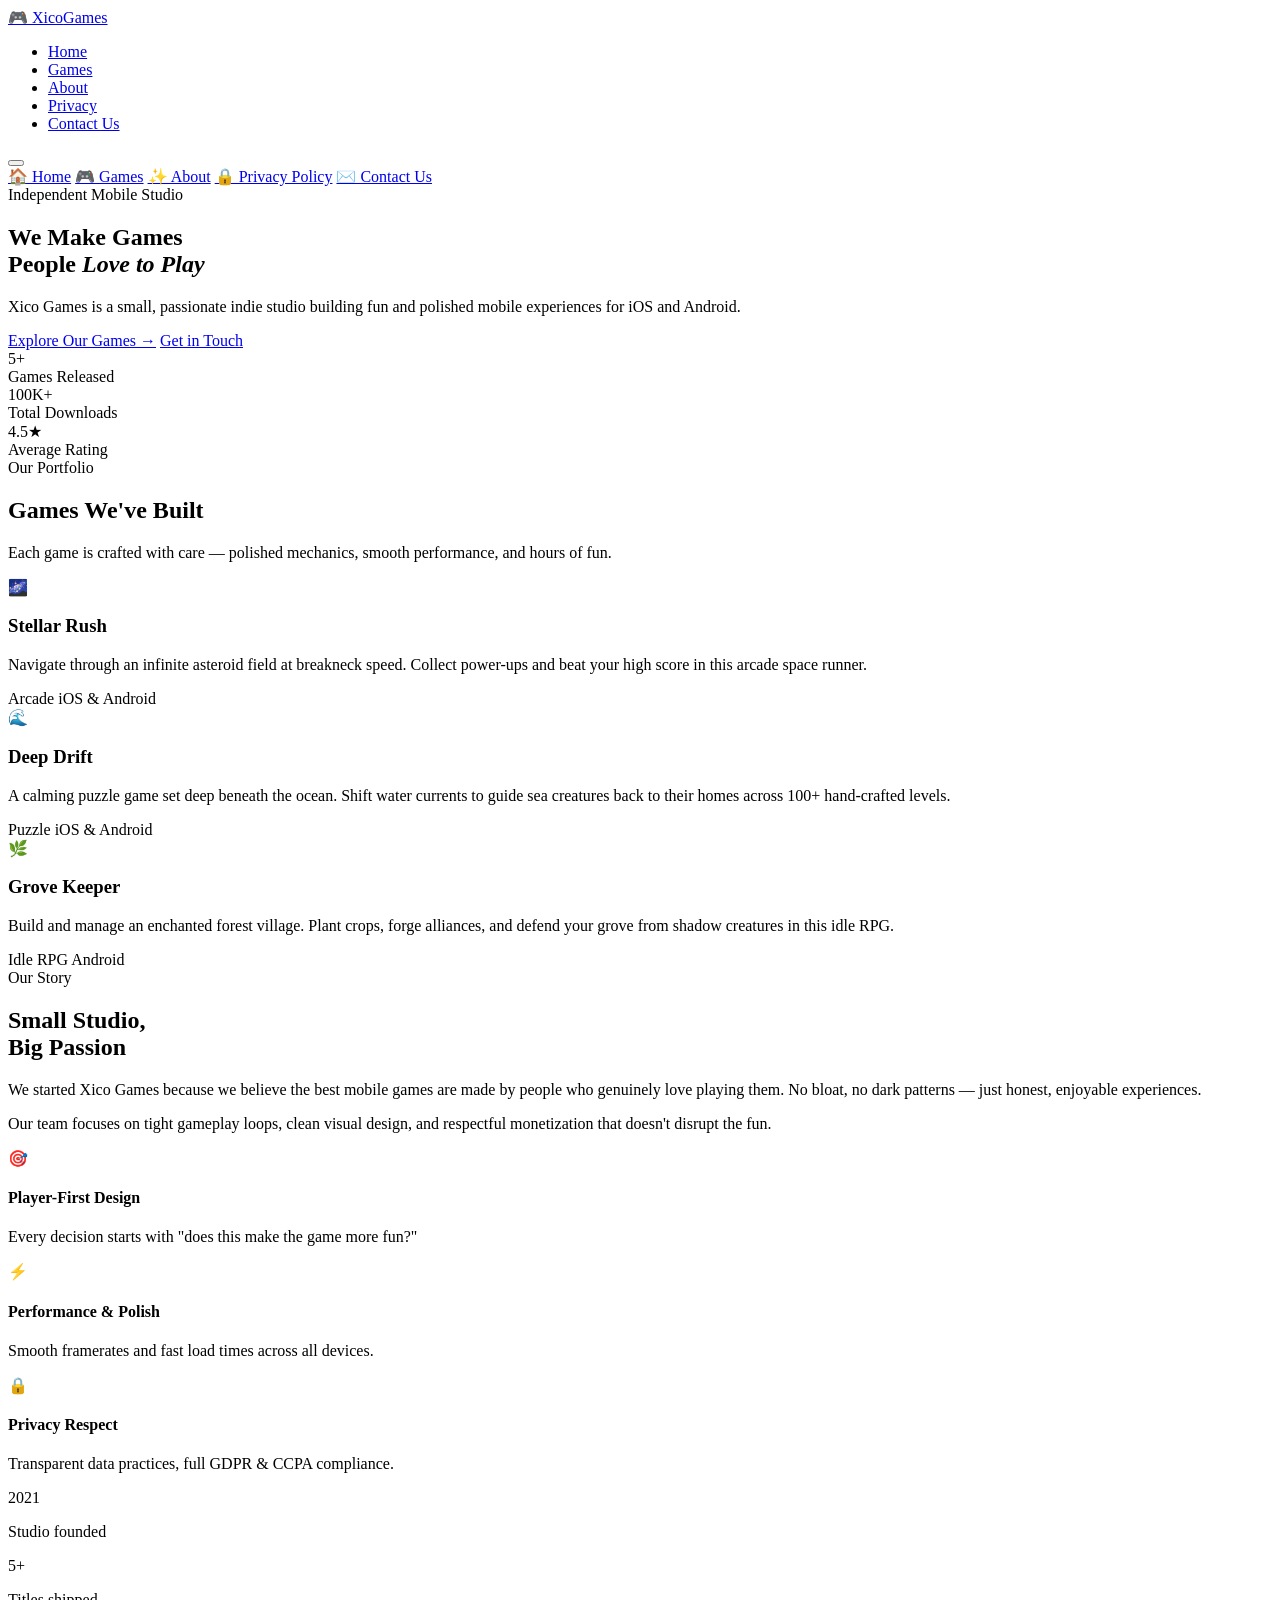
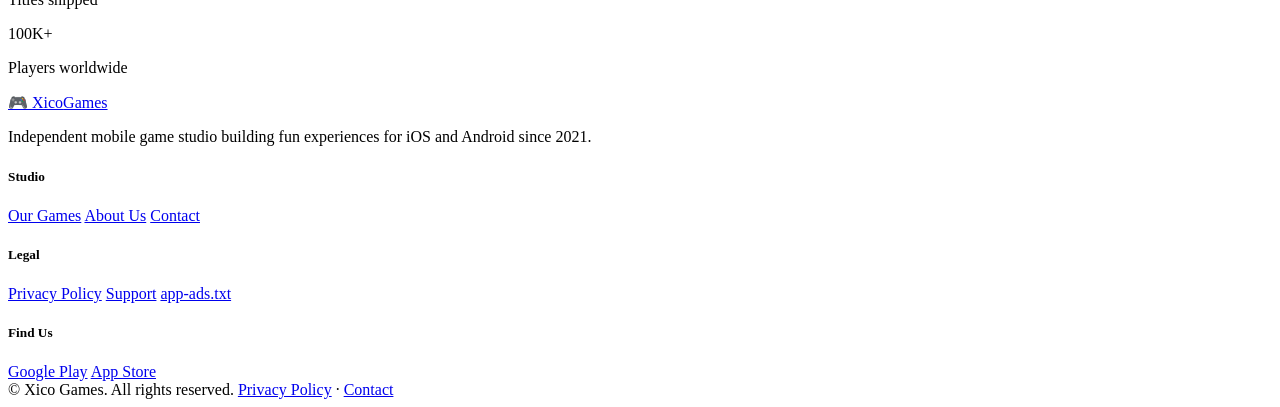
==== index.html @ 3bbca514 "Add files via upload" ====
<!DOCTYPE html>
<html lang="en">
<head>
  <meta charset="UTF-8" />
  <meta name="viewport" content="width=device-width, initial-scale=1.0" />
  <meta http-equiv="X-UA-Compatible" content="IE=edge" />

  <!-- SEO -->
  <title>Xico Games — Mobile Game Studio</title>
  <meta name="description" content="Xico Games is an independent mobile game studio crafting fun, engaging games for iOS and Android. Explore our games and studio story." />
  <meta name="keywords" content="mobile games, indie game studio, iOS games, Android games, Xico Games" />
  <meta name="author" content="Xico Games" />
  <link rel="canonical" href="https://xicogames.github.io/" />

  <!-- Open Graph -->
  <meta property="og:type" content="website" />
  <meta property="og:title" content="Xico Games — Mobile Game Studio" />
  <meta property="og:description" content="Independent mobile game studio crafting fun, engaging games for iOS and Android." />
  <meta property="og:url" content="https://xicogames.github.io/" />
  <meta property="og:site_name" content="Xico Games" />

  <!-- Twitter Card -->
  <meta name="twitter:card" content="summary_large_image" />
  <meta name="twitter:title" content="Xico Games — Mobile Game Studio" />
  <meta name="twitter:description" content="Independent mobile game studio crafting fun, engaging games for iOS and Android." />

  <!-- Favicon (inline SVG data URI) -->
  <link rel="icon" type="image/svg+xml" href="data:image/svg+xml,<svg xmlns='http://www.w3.org/2000/svg' viewBox='0 0 32 32'><rect width='32' height='32' rx='8' fill='%237C3AED'/><text x='50%25' y='54%25' dominant-baseline='middle' text-anchor='middle' font-size='18' fill='white'>🎮</text></svg>" />

  <link rel="stylesheet" href="css/style.css" />

  <!-- Structured data -->
  <script type="application/ld+json">
  {
    "@context": "https://schema.org",
    "@type": "Organization",
    "name": "Xico Games",
    "url": "https://xicogames.github.io/",
    "description": "Independent mobile game studio for iOS and Android",
    "contactPoint": {
      "@type": "ContactPoint",
      "email": "contact@xicogames.com",
      "contactType": "customer support"
    }
  }
  </script>
</head>
<body>

  <!-- ══ Navigation ══ -->
  <nav class="site-nav" role="navigation" aria-label="Main navigation">
    <div class="container nav-inner">
      <a href="index.html" class="nav-logo" aria-label="Xico Games home">
        <span class="nav-logo-icon" aria-hidden="true">🎮</span>
        Xico<span>Games</span>
      </a>

      <ul class="nav-links" role="list">
        <li><a href="index.html" class="active">Home</a></li>
        <li><a href="index.html#games">Games</a></li>
        <li><a href="index.html#about">About</a></li>
        <li><a href="privacy-policy.html">Privacy</a></li>
        <li><a href="contact.html" class="nav-cta">Contact Us</a></li>
      </ul>

      <button class="hamburger" aria-label="Toggle menu" aria-expanded="false" aria-controls="nav-drawer">
        <span></span><span></span><span></span>
      </button>
    </div>
  </nav>

  <!-- Mobile drawer -->
  <div class="nav-drawer" id="nav-drawer" role="navigation" aria-label="Mobile navigation">
    <a href="index.html" class="active">🏠 Home</a>
    <a href="index.html#games">🎮 Games</a>
    <a href="index.html#about">✨ About</a>
    <a href="privacy-policy.html">🔒 Privacy Policy</a>
    <a href="contact.html">✉️ Contact Us</a>
  </div>

  <main>

    <!-- ══ Hero ══ -->
    <section class="hero" aria-labelledby="hero-title">
      <div class="hero-grid" aria-hidden="true"></div>
      <div class="hero-orb" aria-hidden="true"></div>
      <div class="container">
        <div class="hero-content">
          <div class="badge">Independent Mobile Studio</div>
          <h1 class="hero-title" id="hero-title">
            We Make Games<br>
            People <em>Love to Play</em>
          </h1>
          <p class="hero-sub">
            Xico Games is a small, passionate indie studio building fun and polished mobile experiences for iOS and Android.
          </p>
          <div class="hero-actions">
            <a href="#games" class="btn btn-primary">Explore Our Games →</a>
            <a href="contact.html" class="btn btn-outline">Get in Touch</a>
          </div>
        </div>
      </div>
    </section>

    <!-- ══ Stats ══ -->
    <section class="stats" aria-label="Studio highlights">
      <div class="container">
        <div class="stats-grid">
          <div>
            <div class="stat-number" data-target="5" data-suffix="+" aria-label="5 or more games released">5+</div>
            <div class="stat-label">Games Released</div>
          </div>
          <div>
            <div class="stat-number" data-target="100" data-suffix="K+" aria-label="Over 100 thousand downloads">100K+</div>
            <div class="stat-label">Total Downloads</div>
          </div>
          <div>
            <div class="stat-number" data-target="4.5" data-suffix="★" data-decimal="true" aria-label="4.5 star average rating">4.5★</div>
            <div class="stat-label">Average Rating</div>
          </div>
        </div>
      </div>
    </section>

    <!-- ══ Games ══ -->
    <section class="section" id="games" aria-labelledby="games-title">
      <div class="container">
        <div class="section-header">
          <div class="badge">Our Portfolio</div>
          <h2 class="section-title" id="games-title">Games We've Built</h2>
          <p class="section-sub">Each game is crafted with care — polished mechanics, smooth performance, and hours of fun.</p>
        </div>

        <div class="games-grid">

          <!-- Game 1 -->
          <article class="game-card">
            <div class="game-thumb" aria-hidden="true">🌌</div>
            <div class="game-body">
              <h3 class="game-title">Stellar Rush</h3>
              <p class="game-desc">Navigate through an infinite asteroid field at breakneck speed. Collect power-ups and beat your high score in this arcade space runner.</p>
              <div class="game-tags">
                <span class="tag">Arcade</span>
                <span class="tag cyan">iOS & Android</span>
              </div>
            </div>
          </article>

          <!-- Game 2 -->
          <article class="game-card">
            <div class="game-thumb" aria-hidden="true">🌊</div>
            <div class="game-body">
              <h3 class="game-title">Deep Drift</h3>
              <p class="game-desc">A calming puzzle game set deep beneath the ocean. Shift water currents to guide sea creatures back to their homes across 100+ hand-crafted levels.</p>
              <div class="game-tags">
                <span class="tag">Puzzle</span>
                <span class="tag cyan">iOS & Android</span>
              </div>
            </div>
          </article>

          <!-- Game 3 -->
          <article class="game-card">
            <div class="game-thumb" aria-hidden="true">🌿</div>
            <div class="game-body">
              <h3 class="game-title">Grove Keeper</h3>
              <p class="game-desc">Build and manage an enchanted forest village. Plant crops, forge alliances, and defend your grove from shadow creatures in this idle RPG.</p>
              <div class="game-tags">
                <span class="tag">Idle RPG</span>
                <span class="tag cyan">Android</span>
              </div>
            </div>
          </article>

        </div>
      </div>
    </section>

    <!-- ══ About ══ -->
    <section class="section" id="about" aria-labelledby="about-title">
      <div class="container">
        <div class="about-grid">
          <div class="about-text">
            <div class="badge">Our Story</div>
            <h2 class="section-title" id="about-title">Small Studio,<br>Big Passion</h2>
            <p>We started Xico Games because we believe the best mobile games are made by people who genuinely love playing them. No bloat, no dark patterns — just honest, enjoyable experiences.</p>
            <p>Our team focuses on tight gameplay loops, clean visual design, and respectful monetization that doesn't disrupt the fun.</p>

            <div class="values-list">
              <div class="value-item">
                <div class="value-icon" aria-hidden="true">🎯</div>
                <div class="value-text">
                  <h4>Player-First Design</h4>
                  <p>Every decision starts with "does this make the game more fun?"</p>
                </div>
              </div>
              <div class="value-item">
                <div class="value-icon" aria-hidden="true">⚡</div>
                <div class="value-text">
                  <h4>Performance &amp; Polish</h4>
                  <p>Smooth framerates and fast load times across all devices.</p>
                </div>
              </div>
              <div class="value-item">
                <div class="value-icon" aria-hidden="true">🔒</div>
                <div class="value-text">
                  <h4>Privacy Respect</h4>
                  <p>Transparent data practices, full GDPR &amp; CCPA compliance.</p>
                </div>
              </div>
            </div>
          </div>

          <div class="about-visual" aria-hidden="true">
            <div class="about-card">
              <div class="big-num">2021</div>
              <p>Studio founded</p>
            </div>
            <div class="about-card">
              <div class="big-num">5+</div>
              <p>Titles shipped</p>
            </div>
            <div class="about-card">
              <div class="big-num">100K+</div>
              <p>Players worldwide</p>
            </div>
          </div>
        </div>
      </div>
    </section>

  </main>

  <!-- ══ Footer ══ -->
  <footer class="site-footer">
    <div class="container">
      <div class="footer-inner">
        <div class="footer-brand">
          <a href="index.html" class="nav-logo" aria-label="Xico Games">
            <span class="nav-logo-icon" aria-hidden="true">🎮</span>
            Xico<span>Games</span>
          </a>
          <p>Independent mobile game studio building fun experiences for iOS and Android since 2021.</p>
        </div>
        <div class="footer-col">
          <h5>Studio</h5>
          <a href="index.html#games">Our Games</a>
          <a href="index.html#about">About Us</a>
          <a href="contact.html">Contact</a>
        </div>
        <div class="footer-col">
          <h5>Legal</h5>
          <a href="privacy-policy.html">Privacy Policy</a>
          <a href="contact.html">Support</a>
          <a href="app-ads.txt">app-ads.txt</a>
        </div>
        <div class="footer-col">
          <h5>Find Us</h5>
          <a href="https://play.google.com/store" target="_blank" rel="noopener noreferrer">Google Play</a>
          <a href="https://apps.apple.com" target="_blank" rel="noopener noreferrer">App Store</a>
        </div>
      </div>

      <div class="footer-bottom">
        <span>© <span class="current-year"></span> Xico Games. All rights reserved.</span>
        <span>
          <a href="privacy-policy.html">Privacy Policy</a> ·
          <a href="contact.html">Contact</a>
        </span>
      </div>
    </div>
  </footer>

  <script src="js/main.js"></script>
</body>
</html>
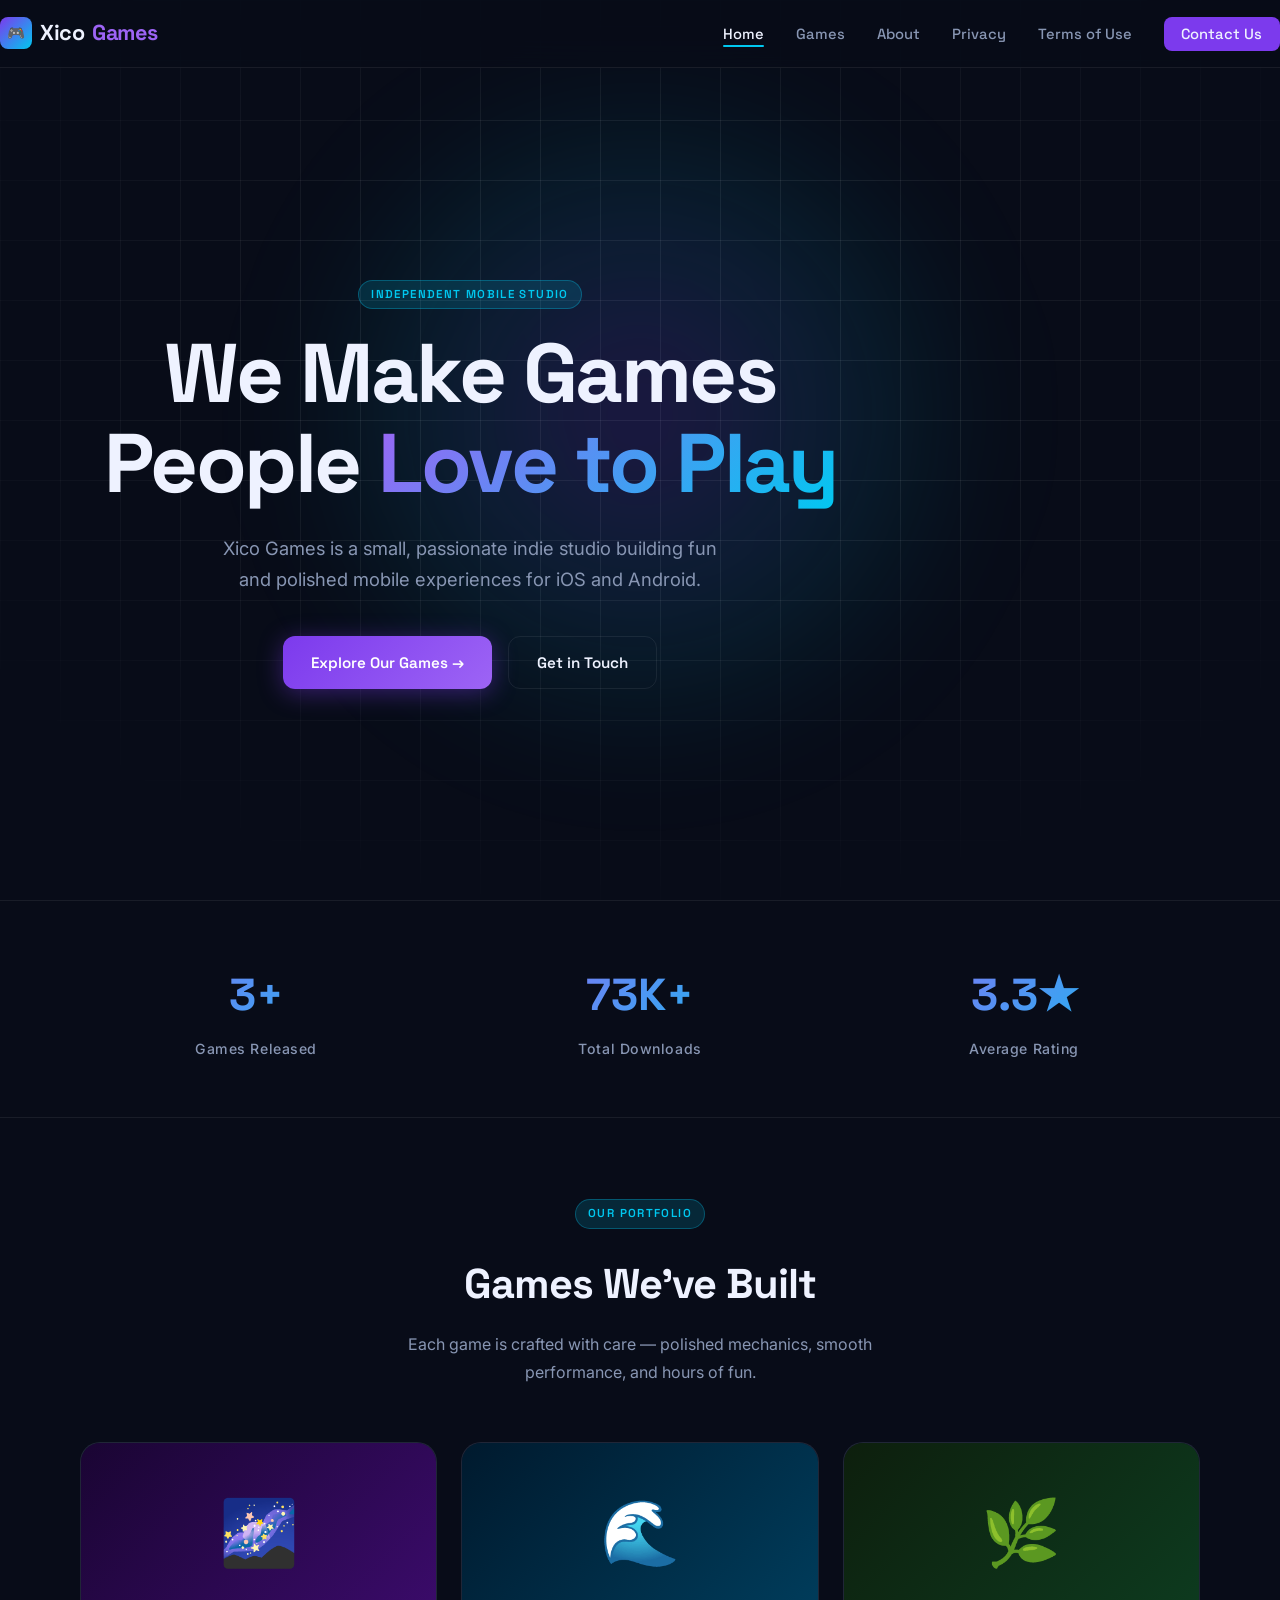
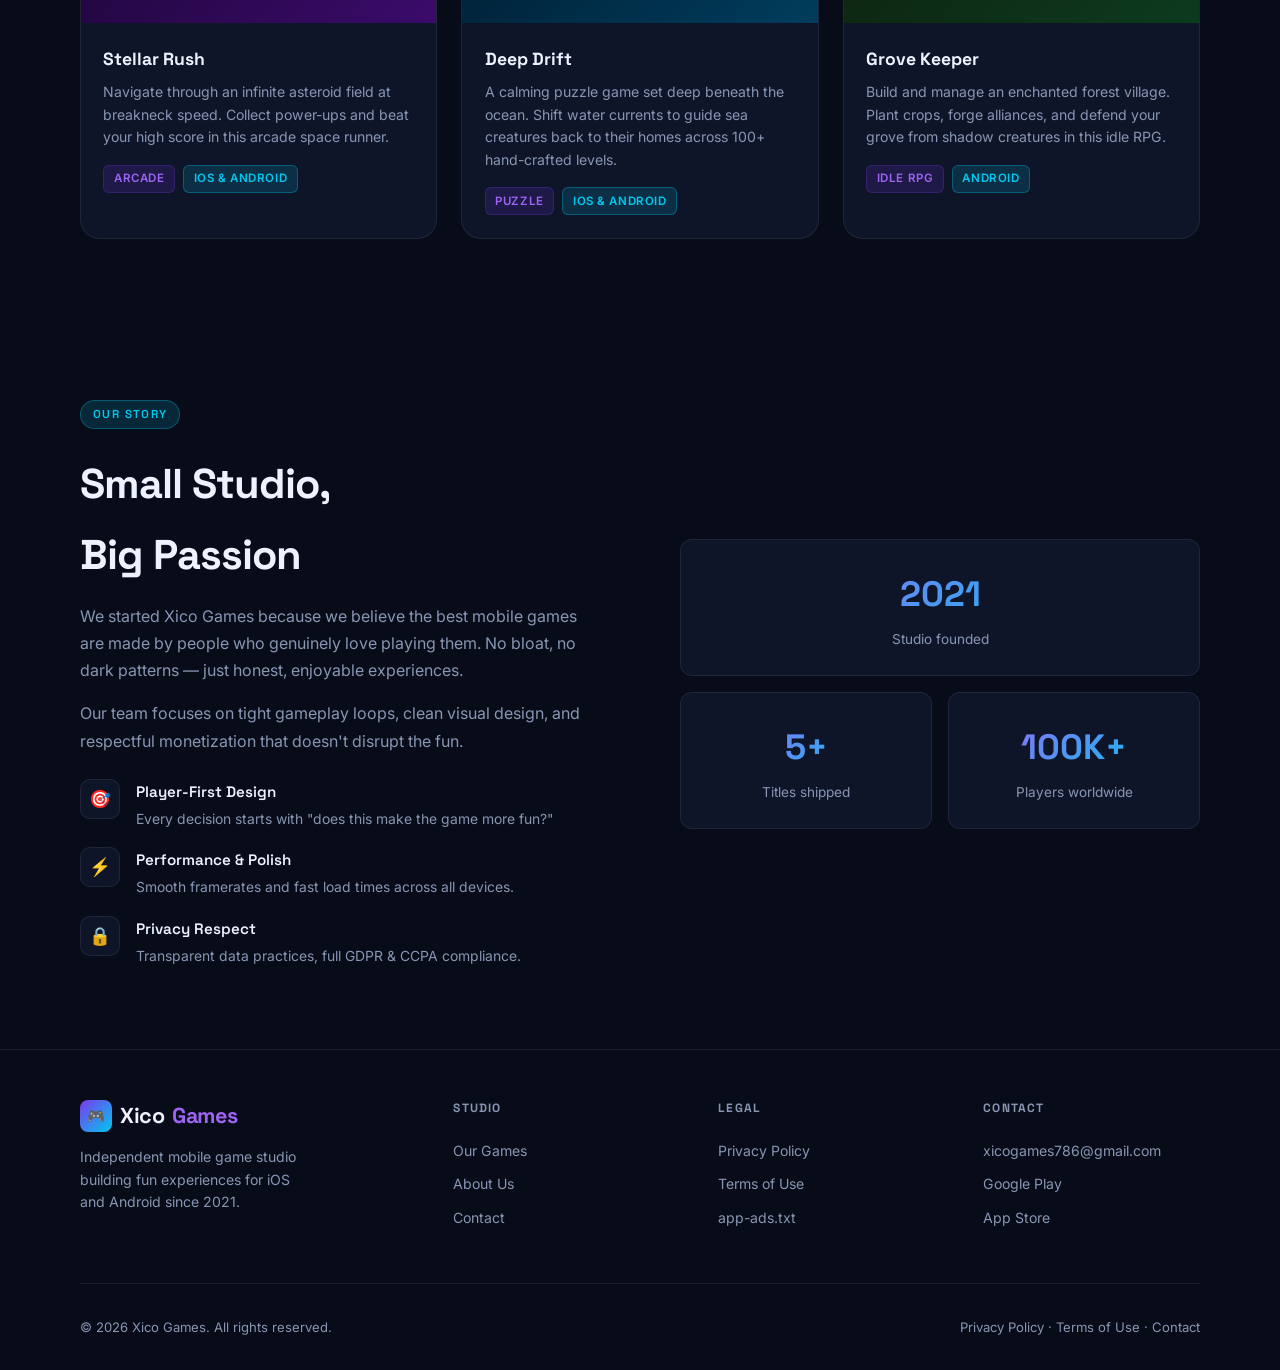
==== commit 6957a896: "Update index.html" ====
--- a/index.html
+++ b/index.html
@@ -39,7 +39,7 @@
     "description": "Independent mobile game studio for iOS and Android",
     "contactPoint": {
       "@type": "ContactPoint",
-      "email": "contact@xicogames.com",
+      "email": "xicogames786@gmail.com",
       "contactType": "customer support"
     }
   }
@@ -60,6 +60,7 @@
         <li><a href="index.html#games">Games</a></li>
         <li><a href="index.html#about">About</a></li>
         <li><a href="privacy-policy.html">Privacy</a></li>
+        <li><a href="terms-of-use.html">Terms of Use</a></li>
         <li><a href="contact.html" class="nav-cta">Contact Us</a></li>
       </ul>
 
@@ -75,6 +76,7 @@
     <a href="index.html#games">🎮 Games</a>
     <a href="index.html#about">✨ About</a>
     <a href="privacy-policy.html">🔒 Privacy Policy</a>
+    <a href="terms-of-use.html">📄 Terms of Use</a>
     <a href="contact.html">✉️ Contact Us</a>
   </div>
 
@@ -251,11 +253,12 @@
         <div class="footer-col">
           <h5>Legal</h5>
           <a href="privacy-policy.html">Privacy Policy</a>
-          <a href="contact.html">Support</a>
+          <a href="terms-of-use.html">Terms of Use</a>
           <a href="app-ads.txt">app-ads.txt</a>
         </div>
         <div class="footer-col">
-          <h5>Find Us</h5>
+          <h5>Contact</h5>
+          <a href="mailto:xicogames786@gmail.com">xicogames786@gmail.com</a>
           <a href="https://play.google.com/store" target="_blank" rel="noopener noreferrer">Google Play</a>
           <a href="https://apps.apple.com" target="_blank" rel="noopener noreferrer">App Store</a>
         </div>
@@ -265,6 +268,7 @@
         <span>© <span class="current-year"></span> Xico Games. All rights reserved.</span>
         <span>
           <a href="privacy-policy.html">Privacy Policy</a> ·
+          <a href="terms-of-use.html">Terms of Use</a> ·
           <a href="contact.html">Contact</a>
         </span>
       </div>
--- a/css/style.css
+++ b/css/style.css
@@ -0,0 +1,731 @@
+/* =========================================
+   XICO GAMES — Global Stylesheet
+   Design: dark space theme, violet × cyan
+   ========================================= */
+
+@import url('https://fonts.googleapis.com/css2?family=Space+Grotesk:wght@400;500;600;700&family=Inter:wght@400;500&display=swap');
+
+/* ── Tokens ── */
+:root {
+  --bg:           #080C18;
+  --bg-card:      #0F1528;
+  --bg-nav:       rgba(8, 12, 24, 0.92);
+  --purple:       #7C3AED;
+  --purple-light: #9D64F5;
+  --cyan:         #00C8F0;
+  --cyan-soft:    rgba(0, 200, 240, 0.15);
+  --glow-purple:  rgba(124, 58, 237, 0.35);
+  --glow-cyan:    rgba(0, 200, 240, 0.25);
+  --text:         #EEF2FF;
+  --text-muted:   #8896B3;
+  --border:       rgba(255, 255, 255, 0.07);
+  --font-display: 'Space Grotesk', sans-serif;
+  --font-body:    'Inter', sans-serif;
+  --radius:       12px;
+  --radius-lg:    20px;
+  --nav-h:        68px;
+}
+
+/* ── Reset ── */
+*, *::before, *::after { box-sizing: border-box; margin: 0; padding: 0; }
+html { scroll-behavior: smooth; }
+body {
+  background: var(--bg);
+  color: var(--text);
+  font-family: var(--font-body);
+  font-size: 16px;
+  line-height: 1.7;
+  -webkit-font-smoothing: antialiased;
+  overflow-x: hidden;
+}
+img { display: block; max-width: 100%; }
+a { color: var(--cyan); text-decoration: none; transition: color 0.2s; }
+a:hover { color: var(--purple-light); }
+ul { list-style: none; }
+
+/* ── Utility ── */
+.container {
+  width: min(1120px, 100% - 2.5rem);
+  margin-inline: auto;
+}
+.sr-only {
+  position: absolute; width: 1px; height: 1px;
+  padding: 0; margin: -1px; overflow: hidden;
+  clip: rect(0,0,0,0); border: 0;
+}
+.badge {
+  display: inline-block;
+  font-family: var(--font-display);
+  font-size: 0.72rem;
+  font-weight: 600;
+  letter-spacing: 0.12em;
+  text-transform: uppercase;
+  color: var(--cyan);
+  background: var(--cyan-soft);
+  border: 1px solid rgba(0, 200, 240, 0.3);
+  padding: 0.25rem 0.75rem;
+  border-radius: 999px;
+  margin-bottom: 1.25rem;
+}
+
+/* ── Nav ── */
+.site-nav {
+  position: fixed;
+  top: 0; left: 0; right: 0;
+  z-index: 100;
+  height: var(--nav-h);
+  background: var(--bg-nav);
+  backdrop-filter: blur(16px);
+  -webkit-backdrop-filter: blur(16px);
+  border-bottom: 1px solid var(--border);
+  display: flex;
+  align-items: center;
+}
+.nav-inner {
+  display: flex;
+  align-items: center;
+  justify-content: space-between;
+  width: 100%;
+}
+.nav-logo {
+  font-family: var(--font-display);
+  font-size: 1.35rem;
+  font-weight: 700;
+  color: var(--text);
+  letter-spacing: -0.02em;
+  display: flex;
+  align-items: center;
+  gap: 0.5rem;
+}
+.nav-logo span { color: var(--purple-light); }
+.nav-logo-icon {
+  width: 32px; height: 32px;
+  background: linear-gradient(135deg, var(--purple), var(--cyan));
+  border-radius: 8px;
+  display: grid;
+  place-items: center;
+  font-size: 0.9rem;
+}
+.nav-links {
+  display: flex;
+  align-items: center;
+  gap: 2rem;
+}
+.nav-links a {
+  font-family: var(--font-display);
+  font-size: 0.92rem;
+  font-weight: 500;
+  color: var(--text-muted);
+  transition: color 0.2s;
+}
+.nav-links a:hover,
+.nav-links a.active { color: var(--text); }
+.nav-links a.active { position: relative; }
+.nav-links a.active::after {
+  content: '';
+  position: absolute;
+  bottom: -4px; left: 0; right: 0;
+  height: 2px;
+  background: var(--cyan);
+  border-radius: 2px;
+}
+.nav-cta {
+  font-family: var(--font-display);
+  font-size: 0.85rem;
+  font-weight: 600;
+  color: var(--text) !important;
+  background: var(--purple);
+  padding: 0.5rem 1.1rem;
+  border-radius: 8px;
+  transition: background 0.2s, transform 0.15s !important;
+}
+.nav-cta:hover { background: var(--purple-light) !important; transform: translateY(-1px); }
+
+/* Hamburger */
+.hamburger {
+  display: none;
+  flex-direction: column;
+  gap: 5px;
+  cursor: pointer;
+  background: none;
+  border: none;
+  padding: 6px;
+}
+.hamburger span {
+  display: block;
+  width: 24px; height: 2px;
+  background: var(--text);
+  border-radius: 2px;
+  transition: all 0.25s;
+}
+.hamburger.open span:nth-child(1) { transform: translateY(7px) rotate(45deg); }
+.hamburger.open span:nth-child(2) { opacity: 0; }
+.hamburger.open span:nth-child(3) { transform: translateY(-7px) rotate(-45deg); }
+
+/* Mobile nav drawer */
+.nav-drawer {
+  display: none;
+  position: fixed;
+  top: var(--nav-h); left: 0; right: 0;
+  background: var(--bg-card);
+  border-bottom: 1px solid var(--border);
+  padding: 1.5rem;
+  z-index: 99;
+  flex-direction: column;
+  gap: 0.25rem;
+}
+.nav-drawer.open { display: flex; }
+.nav-drawer a {
+  font-family: var(--font-display);
+  font-weight: 500;
+  color: var(--text-muted);
+  padding: 0.75rem 0.5rem;
+  border-bottom: 1px solid var(--border);
+  transition: color 0.2s;
+}
+.nav-drawer a:last-child { border-bottom: none; }
+.nav-drawer a:hover, .nav-drawer a.active { color: var(--text); }
+
+/* ── Hero ── */
+.hero {
+  position: relative;
+  min-height: 100svh;
+  display: flex;
+  align-items: center;
+  justify-content: center;
+  padding-top: var(--nav-h);
+  overflow: hidden;
+  text-align: center;
+}
+.hero-orb {
+  position: absolute;
+  top: 50%; left: 50%;
+  transform: translate(-50%, -55%);
+  width: 700px; height: 700px;
+  border-radius: 50%;
+  background: radial-gradient(
+    circle,
+    rgba(124, 58, 237, 0.22) 0%,
+    rgba(0, 200, 240, 0.1) 45%,
+    transparent 70%
+  );
+  filter: blur(60px);
+  animation: orbPulse 6s ease-in-out infinite alternate;
+  pointer-events: none;
+}
+@keyframes orbPulse {
+  from { transform: translate(-50%, -55%) scale(1); opacity: 0.8; }
+  to   { transform: translate(-50%, -55%) scale(1.15); opacity: 1; }
+}
+.hero-grid {
+  position: absolute;
+  inset: 0;
+  background-image:
+    linear-gradient(var(--border) 1px, transparent 1px),
+    linear-gradient(90deg, var(--border) 1px, transparent 1px);
+  background-size: 60px 60px;
+  mask-image: radial-gradient(ellipse 80% 80% at 50% 40%, black 30%, transparent 80%);
+  -webkit-mask-image: radial-gradient(ellipse 80% 80% at 50% 40%, black 30%, transparent 80%);
+  pointer-events: none;
+}
+.hero-content {
+  position: relative;
+  z-index: 1;
+  max-width: 780px;
+  padding: 3rem 0;
+}
+.hero-title {
+  font-family: var(--font-display);
+  font-size: clamp(2.6rem, 7vw, 5.2rem);
+  font-weight: 700;
+  letter-spacing: -0.03em;
+  line-height: 1.08;
+  margin-bottom: 1.5rem;
+}
+.hero-title em {
+  font-style: normal;
+  background: linear-gradient(135deg, var(--purple-light) 0%, var(--cyan) 100%);
+  -webkit-background-clip: text;
+  -webkit-text-fill-color: transparent;
+  background-clip: text;
+}
+.hero-sub {
+  font-size: 1.15rem;
+  color: var(--text-muted);
+  max-width: 500px;
+  margin-inline: auto;
+  margin-bottom: 2.5rem;
+}
+.hero-actions {
+  display: flex;
+  gap: 1rem;
+  justify-content: center;
+  flex-wrap: wrap;
+}
+.btn {
+  display: inline-flex;
+  align-items: center;
+  gap: 0.5rem;
+  font-family: var(--font-display);
+  font-size: 0.95rem;
+  font-weight: 600;
+  padding: 0.8rem 1.75rem;
+  border-radius: var(--radius);
+  transition: transform 0.18s, box-shadow 0.18s, background 0.18s;
+  cursor: pointer;
+  border: none;
+}
+.btn:hover { transform: translateY(-2px); }
+.btn-primary {
+  background: linear-gradient(135deg, var(--purple), var(--purple-light));
+  color: #fff;
+  box-shadow: 0 4px 24px rgba(124, 58, 237, 0.4);
+}
+.btn-primary:hover {
+  box-shadow: 0 8px 32px rgba(124, 58, 237, 0.55);
+  color: #fff;
+}
+.btn-outline {
+  background: transparent;
+  color: var(--text);
+  border: 1.5px solid var(--border);
+}
+.btn-outline:hover { border-color: rgba(255,255,255,0.25); background: rgba(255,255,255,0.04); color: var(--text); }
+
+/* ── Stats strip ── */
+.stats {
+  padding: 3.5rem 0;
+  border-top: 1px solid var(--border);
+  border-bottom: 1px solid var(--border);
+}
+.stats-grid {
+  display: grid;
+  grid-template-columns: repeat(3, 1fr);
+  gap: 2rem;
+  text-align: center;
+}
+.stat-number {
+  font-family: var(--font-display);
+  font-size: clamp(2rem, 4vw, 2.8rem);
+  font-weight: 700;
+  background: linear-gradient(135deg, var(--purple-light), var(--cyan));
+  -webkit-background-clip: text;
+  -webkit-text-fill-color: transparent;
+  background-clip: text;
+}
+.stat-label {
+  font-size: 0.88rem;
+  color: var(--text-muted);
+  font-weight: 500;
+  margin-top: 0.25rem;
+  letter-spacing: 0.04em;
+}
+
+/* ── Section titles ── */
+.section { padding: 5rem 0; }
+.section-header { text-align: center; margin-bottom: 3.5rem; }
+.section-title {
+  font-family: var(--font-display);
+  font-size: clamp(1.8rem, 4vw, 2.6rem);
+  font-weight: 700;
+  letter-spacing: -0.025em;
+  margin-bottom: 0.75rem;
+}
+.section-sub { color: var(--text-muted); max-width: 500px; margin-inline: auto; }
+
+/* ── Games grid ── */
+.games-grid {
+  display: grid;
+  grid-template-columns: repeat(auto-fill, minmax(300px, 1fr));
+  gap: 1.5rem;
+}
+.game-card {
+  background: var(--bg-card);
+  border: 1px solid var(--border);
+  border-radius: var(--radius-lg);
+  overflow: hidden;
+  transition: transform 0.22s, box-shadow 0.22s, border-color 0.22s;
+}
+.game-card:hover {
+  transform: translateY(-4px);
+  box-shadow: 0 12px 40px rgba(0, 0, 0, 0.5);
+  border-color: rgba(124, 58, 237, 0.35);
+}
+.game-thumb {
+  height: 180px;
+  display: flex;
+  align-items: center;
+  justify-content: center;
+  font-size: 4rem;
+  position: relative;
+  overflow: hidden;
+}
+.game-card:nth-child(1) .game-thumb { background: linear-gradient(135deg, #1a0533, #3b0b6b); }
+.game-card:nth-child(2) .game-thumb { background: linear-gradient(135deg, #001a2e, #003d5c); }
+.game-card:nth-child(3) .game-thumb { background: linear-gradient(135deg, #0d1f0d, #0d3b1f); }
+.game-body { padding: 1.4rem; }
+.game-title {
+  font-family: var(--font-display);
+  font-weight: 700;
+  font-size: 1.1rem;
+  margin-bottom: 0.4rem;
+}
+.game-desc { color: var(--text-muted); font-size: 0.88rem; margin-bottom: 1rem; line-height: 1.6; }
+.game-tags { display: flex; gap: 0.5rem; flex-wrap: wrap; }
+.tag {
+  font-size: 0.72rem;
+  font-weight: 600;
+  letter-spacing: 0.05em;
+  text-transform: uppercase;
+  padding: 0.2rem 0.6rem;
+  border-radius: 6px;
+  background: rgba(124, 58, 237, 0.15);
+  color: var(--purple-light);
+  border: 1px solid rgba(124, 58, 237, 0.25);
+}
+.tag.cyan { background: var(--cyan-soft); color: var(--cyan); border-color: rgba(0, 200, 240, 0.3); }
+
+/* ── About section ── */
+.about-grid {
+  display: grid;
+  grid-template-columns: 1fr 1fr;
+  gap: 5rem;
+  align-items: center;
+}
+.about-text .section-title { text-align: left; }
+.about-text .badge { display: inline-block; }
+.about-text p { color: var(--text-muted); margin-bottom: 1rem; }
+.values-list { margin-top: 1.5rem; display: flex; flex-direction: column; gap: 1rem; }
+.value-item {
+  display: flex;
+  gap: 1rem;
+  align-items: flex-start;
+}
+.value-icon {
+  width: 40px; height: 40px; flex-shrink: 0;
+  background: var(--bg-card);
+  border: 1px solid var(--border);
+  border-radius: 10px;
+  display: grid;
+  place-items: center;
+  font-size: 1.1rem;
+}
+.value-text h4 {
+  font-family: var(--font-display);
+  font-size: 0.95rem;
+  font-weight: 600;
+  margin-bottom: 0.2rem;
+}
+.value-text p { font-size: 0.87rem; margin-bottom: 0; }
+.about-visual {
+  display: grid;
+  grid-template-columns: 1fr 1fr;
+  gap: 1rem;
+}
+.about-card {
+  background: var(--bg-card);
+  border: 1px solid var(--border);
+  border-radius: var(--radius);
+  padding: 1.5rem;
+  text-align: center;
+}
+.about-card:nth-child(1) { grid-column: span 2; }
+.about-card .big-num {
+  font-family: var(--font-display);
+  font-size: 2.2rem;
+  font-weight: 700;
+  background: linear-gradient(135deg, var(--purple-light), var(--cyan));
+  -webkit-background-clip: text;
+  -webkit-text-fill-color: transparent;
+  background-clip: text;
+}
+.about-card p { font-size: 0.85rem; color: var(--text-muted); margin-top: 0.25rem; }
+
+/* ── Contact section ── */
+.contact-wrapper {
+  display: grid;
+  grid-template-columns: 1fr 1.6fr;
+  gap: 4rem;
+  align-items: start;
+}
+.contact-info h2 {
+  font-family: var(--font-display);
+  font-size: 2rem;
+  font-weight: 700;
+  letter-spacing: -0.025em;
+  margin-bottom: 1rem;
+}
+.contact-info p { color: var(--text-muted); margin-bottom: 2rem; }
+.contact-links { display: flex; flex-direction: column; gap: 1rem; }
+.contact-link {
+  display: flex;
+  align-items: center;
+  gap: 0.85rem;
+  padding: 1rem 1.25rem;
+  background: var(--bg-card);
+  border: 1px solid var(--border);
+  border-radius: var(--radius);
+  color: var(--text);
+  font-size: 0.9rem;
+  font-weight: 500;
+  transition: border-color 0.2s, background 0.2s;
+}
+.contact-link:hover { border-color: rgba(124, 58, 237, 0.4); background: rgba(124, 58, 237, 0.06); color: var(--text); }
+.contact-link-icon {
+  width: 36px; height: 36px; flex-shrink: 0;
+  background: rgba(124, 58, 237, 0.15);
+  border-radius: 8px;
+  display: grid;
+  place-items: center;
+  font-size: 1rem;
+}
+
+/* Contact Form */
+.contact-form-card {
+  background: var(--bg-card);
+  border: 1px solid var(--border);
+  border-radius: var(--radius-lg);
+  padding: 2.5rem;
+}
+.contact-form-card h3 {
+  font-family: var(--font-display);
+  font-size: 1.25rem;
+  font-weight: 700;
+  margin-bottom: 1.75rem;
+}
+.form-row { display: grid; grid-template-columns: 1fr 1fr; gap: 1rem; }
+.form-group { display: flex; flex-direction: column; gap: 0.45rem; margin-bottom: 1.1rem; }
+.form-group label {
+  font-family: var(--font-display);
+  font-size: 0.82rem;
+  font-weight: 600;
+  color: var(--text-muted);
+  letter-spacing: 0.05em;
+  text-transform: uppercase;
+}
+.form-group input,
+.form-group select,
+.form-group textarea {
+  background: var(--bg);
+  border: 1.5px solid var(--border);
+  border-radius: var(--radius);
+  color: var(--text);
+  font-family: var(--font-body);
+  font-size: 0.95rem;
+  padding: 0.75rem 1rem;
+  transition: border-color 0.2s, box-shadow 0.2s;
+  width: 100%;
+  outline: none;
+  appearance: none;
+}
+.form-group input::placeholder,
+.form-group textarea::placeholder { color: var(--text-muted); opacity: 0.6; }
+.form-group input:focus,
+.form-group select:focus,
+.form-group textarea:focus {
+  border-color: var(--purple);
+  box-shadow: 0 0 0 3px rgba(124, 58, 237, 0.15);
+}
+.form-group textarea { resize: vertical; min-height: 130px; }
+.form-group select { cursor: pointer; background-image: url("data:image/svg+xml,%3Csvg xmlns='http://www.w3.org/2000/svg' width='12' height='8' viewBox='0 0 12 8'%3E%3Cpath d='M1 1l5 5 5-5' stroke='%238896B3' stroke-width='1.5' fill='none' stroke-linecap='round'/%3E%3C/svg%3E"); background-repeat: no-repeat; background-position: right 1rem center; padding-right: 2.5rem; }
+.btn-full { width: 100%; justify-content: center; margin-top: 0.5rem; }
+.form-note { font-size: 0.8rem; color: var(--text-muted); text-align: center; margin-top: 1rem; }
+#form-success {
+  display: none;
+  text-align: center;
+  padding: 2rem;
+  color: var(--cyan);
+  font-family: var(--font-display);
+  font-weight: 600;
+}
+
+/* ── Privacy policy ── */
+.policy-hero {
+  padding: calc(var(--nav-h) + 3rem) 0 3rem;
+  border-bottom: 1px solid var(--border);
+}
+.policy-hero h1 {
+  font-family: var(--font-display);
+  font-size: clamp(2rem, 5vw, 3.2rem);
+  font-weight: 700;
+  letter-spacing: -0.03em;
+  margin-bottom: 0.75rem;
+}
+.policy-meta { color: var(--text-muted); font-size: 0.9rem; }
+.policy-layout {
+  display: grid;
+  grid-template-columns: 220px 1fr;
+  gap: 4rem;
+  align-items: start;
+  padding: 3.5rem 0 5rem;
+}
+.policy-toc {
+  position: sticky;
+  top: calc(var(--nav-h) + 1.5rem);
+}
+.policy-toc h4 {
+  font-family: var(--font-display);
+  font-size: 0.75rem;
+  font-weight: 700;
+  text-transform: uppercase;
+  letter-spacing: 0.1em;
+  color: var(--text-muted);
+  margin-bottom: 1rem;
+}
+.policy-toc a {
+  display: block;
+  color: var(--text-muted);
+  font-size: 0.85rem;
+  padding: 0.4rem 0;
+  border-left: 2px solid var(--border);
+  padding-left: 0.9rem;
+  transition: color 0.2s, border-color 0.2s;
+}
+.policy-toc a:hover { color: var(--text); border-color: var(--purple); }
+.policy-content h2 {
+  font-family: var(--font-display);
+  font-size: 1.4rem;
+  font-weight: 700;
+  margin: 2.5rem 0 1rem;
+  padding-top: 2rem;
+  border-top: 1px solid var(--border);
+  color: var(--text);
+}
+.policy-content h2:first-child { margin-top: 0; padding-top: 0; border-top: none; }
+.policy-content h3 {
+  font-family: var(--font-display);
+  font-size: 1.05rem;
+  font-weight: 600;
+  margin: 1.5rem 0 0.6rem;
+  color: var(--text);
+}
+.policy-content p { color: var(--text-muted); margin-bottom: 1rem; }
+.policy-content ul { margin: 0.75rem 0 1rem 0; display: flex; flex-direction: column; gap: 0.4rem; }
+.policy-content ul li {
+  color: var(--text-muted);
+  padding-left: 1.2rem;
+  position: relative;
+  font-size: 0.95rem;
+}
+.policy-content ul li::before {
+  content: '';
+  position: absolute;
+  left: 0;
+  top: 0.65em;
+  width: 5px; height: 5px;
+  border-radius: 50%;
+  background: var(--purple-light);
+}
+.policy-content a { font-weight: 500; }
+.policy-highlight {
+  background: var(--bg-card);
+  border: 1px solid var(--border);
+  border-left: 3px solid var(--cyan);
+  border-radius: var(--radius);
+  padding: 1.25rem 1.5rem;
+  margin: 1.5rem 0;
+}
+.policy-highlight p { margin-bottom: 0; font-size: 0.95rem; }
+
+/* ── Footer ── */
+.site-footer {
+  border-top: 1px solid var(--border);
+  padding: 3rem 0 2rem;
+}
+.footer-inner {
+  display: grid;
+  grid-template-columns: 1.5fr repeat(3, 1fr);
+  gap: 3rem;
+  margin-bottom: 3rem;
+}
+.footer-brand .nav-logo { margin-bottom: 0.75rem; }
+.footer-brand p { color: var(--text-muted); font-size: 0.88rem; max-width: 220px; line-height: 1.6; }
+.footer-col h5 {
+  font-family: var(--font-display);
+  font-size: 0.75rem;
+  font-weight: 700;
+  text-transform: uppercase;
+  letter-spacing: 0.1em;
+  color: var(--text-muted);
+  margin-bottom: 1rem;
+}
+.footer-col a {
+  display: block;
+  color: var(--text-muted);
+  font-size: 0.88rem;
+  padding: 0.3rem 0;
+  transition: color 0.2s;
+}
+.footer-col a:hover { color: var(--text); }
+.footer-bottom {
+  display: flex;
+  align-items: center;
+  justify-content: space-between;
+  padding-top: 2rem;
+  border-top: 1px solid var(--border);
+  font-size: 0.82rem;
+  color: var(--text-muted);
+  flex-wrap: wrap;
+  gap: 0.75rem;
+}
+.footer-bottom a { color: var(--text-muted); font-size: 0.82rem; }
+.footer-bottom a:hover { color: var(--text); }
+
+/* ── Page headers (contact, privacy intro) ── */
+.page-header {
+  padding: calc(var(--nav-h) + 4rem) 0 4rem;
+  text-align: center;
+  position: relative;
+  overflow: hidden;
+}
+.page-header::before {
+  content: '';
+  position: absolute;
+  top: 0; left: 50%;
+  transform: translateX(-50%);
+  width: 500px; height: 300px;
+  background: radial-gradient(ellipse, rgba(124, 58, 237, 0.18), transparent 70%);
+  filter: blur(40px);
+  pointer-events: none;
+}
+.page-header h1 {
+  font-family: var(--font-display);
+  font-size: clamp(2.2rem, 5vw, 3.5rem);
+  font-weight: 700;
+  letter-spacing: -0.03em;
+  margin-bottom: 1rem;
+}
+.page-header p { color: var(--text-muted); max-width: 480px; margin-inline: auto; font-size: 1.05rem; }
+
+/* ── Responsive ── */
+@media (max-width: 900px) {
+  .about-grid { grid-template-columns: 1fr; gap: 3rem; }
+  .about-visual { display: none; }
+  .contact-wrapper { grid-template-columns: 1fr; gap: 3rem; }
+  .footer-inner { grid-template-columns: 1fr 1fr; }
+  .footer-brand { grid-column: span 2; }
+  .policy-layout { grid-template-columns: 1fr; gap: 2rem; }
+  .policy-toc { display: none; }
+}
+@media (max-width: 768px) {
+  .nav-links { display: none; }
+  .hamburger { display: flex; }
+  .stats-grid { grid-template-columns: 1fr; gap: 1.5rem; }
+  .form-row { grid-template-columns: 1fr; }
+  .footer-inner { grid-template-columns: 1fr 1fr; gap: 2rem; }
+}
+@media (max-width: 540px) {
+  .footer-inner { grid-template-columns: 1fr; }
+  .footer-brand { grid-column: span 1; }
+  .contact-form-card { padding: 1.5rem; }
+  .hero-orb { width: 400px; height: 400px; }
+}
+
+/* ── Focus visible ── */
+:focus-visible { outline: 2px solid var(--cyan); outline-offset: 3px; }
+
+/* ── Reduced motion ── */
+@media (prefers-reduced-motion: reduce) {
+  .hero-orb { animation: none; }
+  * { transition-duration: 0.01ms !important; }
+}
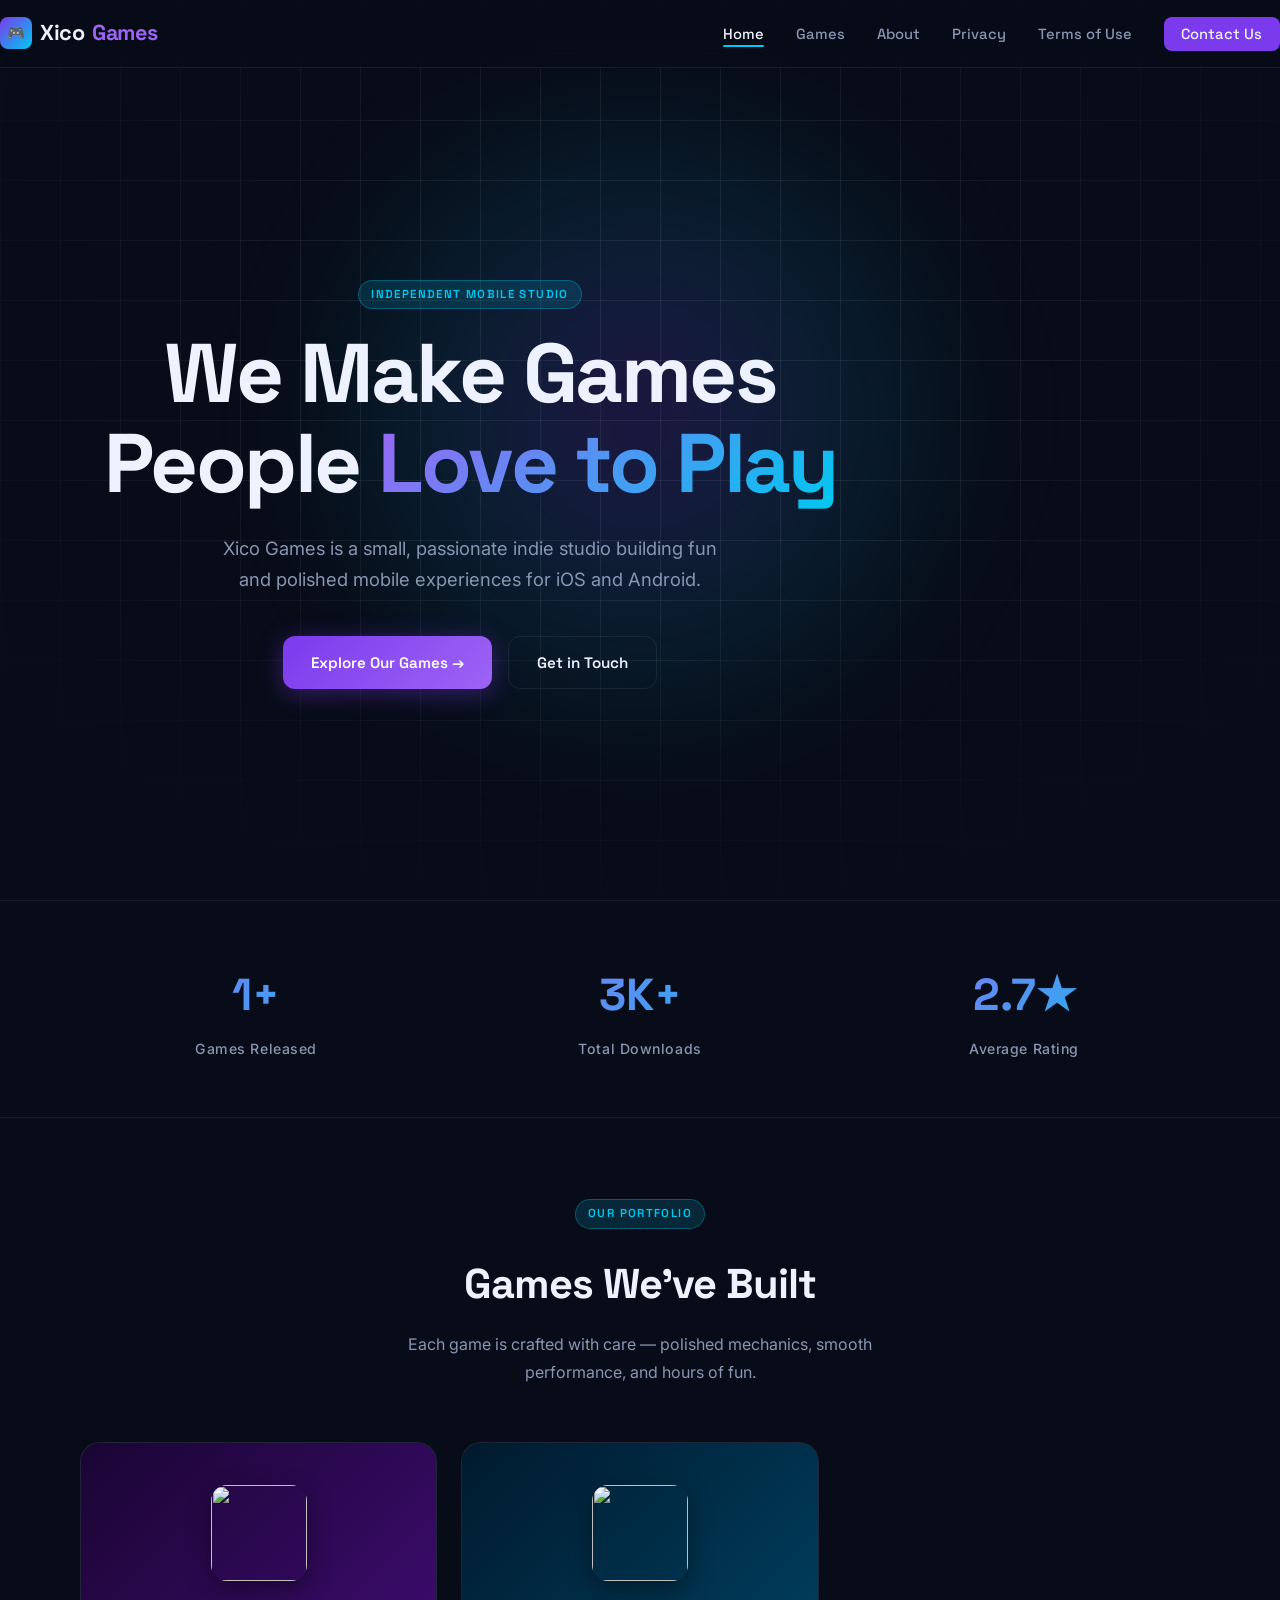
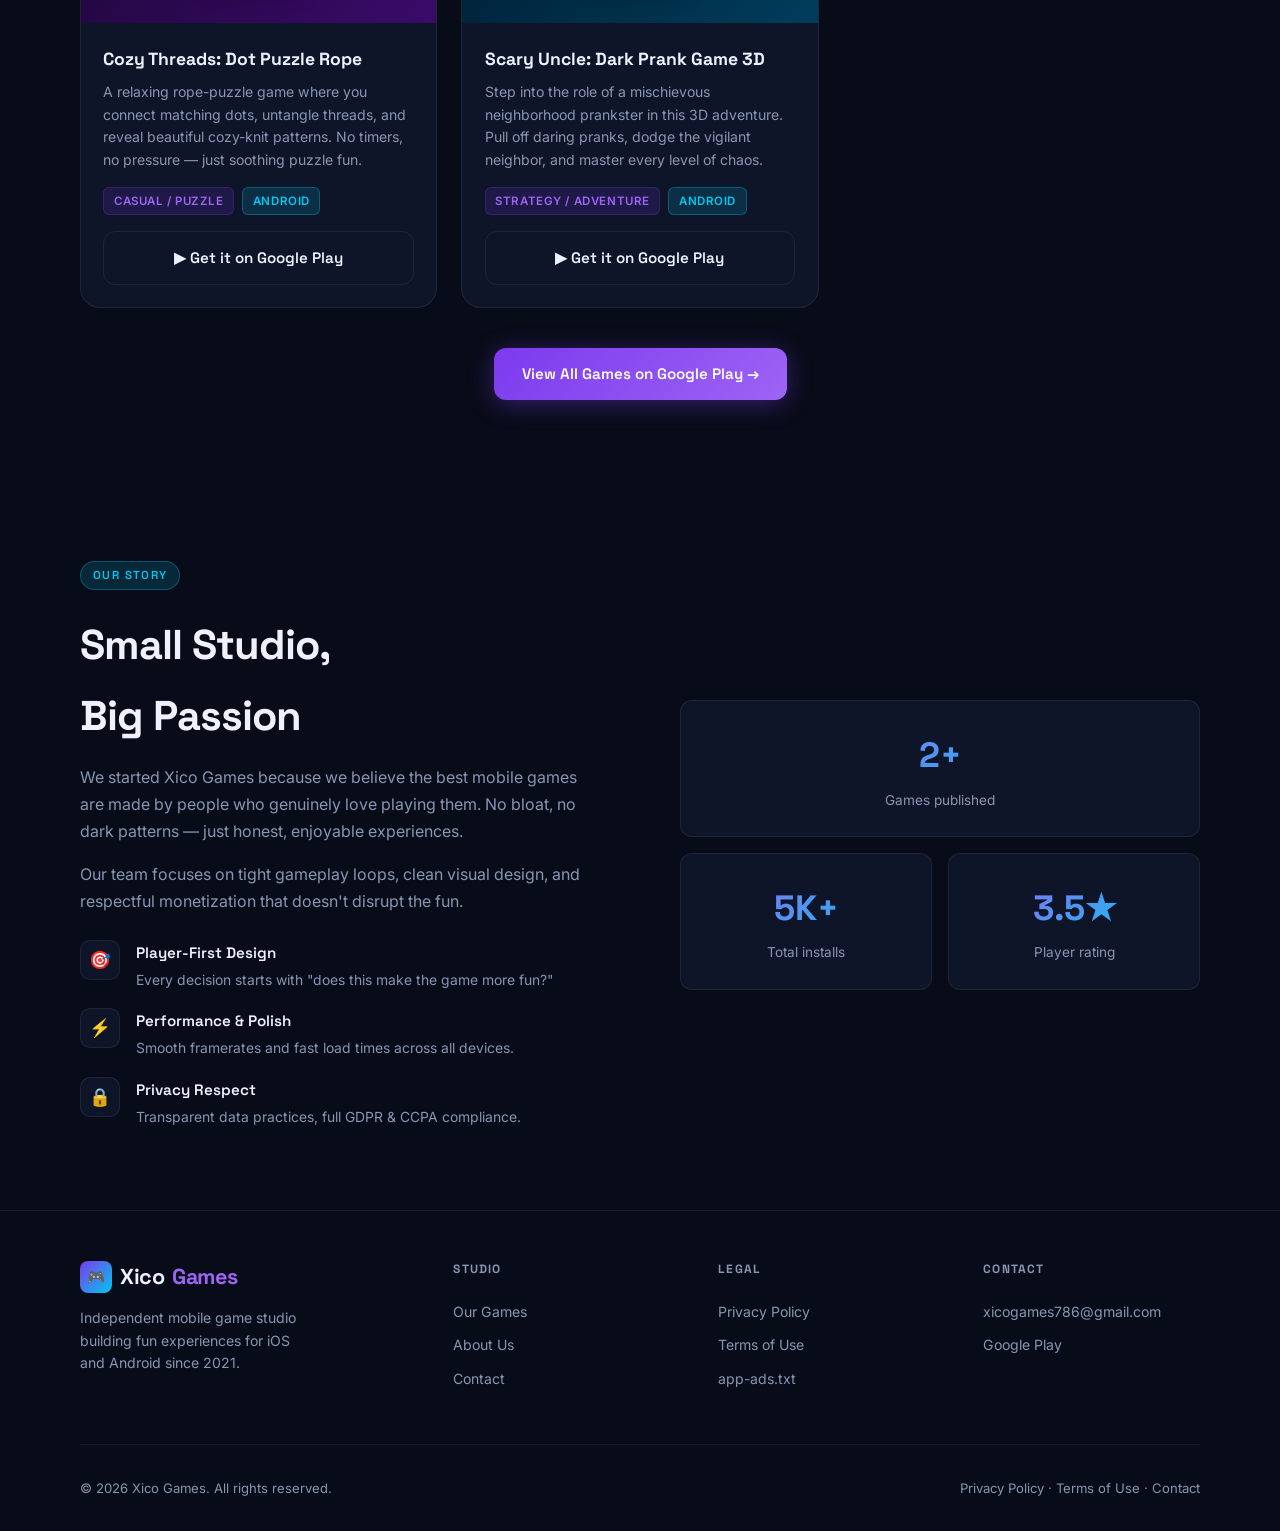
==== commit 2abd1f66: "Update index.html" ====
--- a/index.html
+++ b/index.html
@@ -109,15 +109,15 @@
       <div class="container">
         <div class="stats-grid">
           <div>
-            <div class="stat-number" data-target="5" data-suffix="+" aria-label="5 or more games released">5+</div>
+            <div class="stat-number" data-target="2" data-suffix="+" aria-label="2 or more games released">2+</div>
             <div class="stat-label">Games Released</div>
           </div>
           <div>
-            <div class="stat-number" data-target="100" data-suffix="K+" aria-label="Over 100 thousand downloads">100K+</div>
+            <div class="stat-number" data-target="5" data-suffix="K+" aria-label="Over 5 thousand downloads">5K+</div>
             <div class="stat-label">Total Downloads</div>
           </div>
           <div>
-            <div class="stat-number" data-target="4.5" data-suffix="★" data-decimal="true" aria-label="4.5 star average rating">4.5★</div>
+            <div class="stat-number" data-target="3.5" data-suffix="★" data-decimal="true" aria-label="3.5 star average rating">3.5★</div>
             <div class="stat-label">Average Rating</div>
           </div>
         </div>
@@ -135,45 +135,42 @@
 
         <div class="games-grid">
 
-          <!-- Game 1 -->
+          <!-- Game 1: Cozy Threads -->
           <article class="game-card">
-            <div class="game-thumb" aria-hidden="true">🌌</div>
+            <div class="game-thumb" aria-hidden="true">
+              <img src="https://play-lh.googleusercontent.com/9J0vVbB9HEXicYMm9p7r2BE0GAZFqaRF1CfgzWBegaumCyQIyBEDUQnUam8Hn2NY89gbjtre5gKTgqOvpg2e=w240-h240" alt="" loading="lazy" style="border-radius:16px;width:96px;height:96px;box-shadow:0 8px 24px rgba(0,0,0,0.4);" />
+            </div>
             <div class="game-body">
-              <h3 class="game-title">Stellar Rush</h3>
-              <p class="game-desc">Navigate through an infinite asteroid field at breakneck speed. Collect power-ups and beat your high score in this arcade space runner.</p>
+              <h3 class="game-title">Cozy Threads: Dot Puzzle Rope</h3>
+              <p class="game-desc">A relaxing rope-puzzle game where you connect matching dots, untangle threads, and reveal beautiful cozy-knit patterns. No timers, no pressure — just soothing puzzle fun.</p>
               <div class="game-tags">
-                <span class="tag">Arcade</span>
-                <span class="tag cyan">iOS & Android</span>
-              </div>
+                <span class="tag">Casual / Puzzle</span>
+                <span class="tag cyan">Android</span>
+              </div>
+              <a href="https://play.google.com/store/apps/details?id=com.xcg.cozy.knitting.dotpuzzle" target="_blank" rel="noopener noreferrer" class="btn btn-outline" style="margin-top:1rem;width:100%;justify-content:center;">▶ Get it on Google Play</a>
             </div>
           </article>
 
-          <!-- Game 2 -->
+          <!-- Game 2: Scary Uncle -->
           <article class="game-card">
-            <div class="game-thumb" aria-hidden="true">🌊</div>
+            <div class="game-thumb" aria-hidden="true">
+              <img src="https://play-lh.googleusercontent.com/jF59m8fDVAIf3kenJLaa6xsZG2qniyFqfinPq9bCsls8oix_XckDz6sm4lx9gnzHvw=w240-h240" alt="" loading="lazy" style="border-radius:16px;width:96px;height:96px;box-shadow:0 8px 24px rgba(0,0,0,0.4);" />
+            </div>
             <div class="game-body">
-              <h3 class="game-title">Deep Drift</h3>
-              <p class="game-desc">A calming puzzle game set deep beneath the ocean. Shift water currents to guide sea creatures back to their homes across 100+ hand-crafted levels.</p>
+              <h3 class="game-title">Scary Uncle: Dark Prank Game 3D</h3>
+              <p class="game-desc">Step into the role of a mischievous neighborhood prankster in this 3D adventure. Pull off daring pranks, dodge the vigilant neighbor, and master every level of chaos.</p>
               <div class="game-tags">
-                <span class="tag">Puzzle</span>
-                <span class="tag cyan">iOS & Android</span>
-              </div>
+                <span class="tag">Strategy / Adventure</span>
+                <span class="tag cyan">Android</span>
+              </div>
+              <a href="https://play.google.com/store/apps/details?id=com.xc.angryboy.gang.prankgames" target="_blank" rel="noopener noreferrer" class="btn btn-outline" style="margin-top:1rem;width:100%;justify-content:center;">▶ Get it on Google Play</a>
             </div>
           </article>
 
-          <!-- Game 3 -->
-          <article class="game-card">
-            <div class="game-thumb" aria-hidden="true">🌿</div>
-            <div class="game-body">
-              <h3 class="game-title">Grove Keeper</h3>
-              <p class="game-desc">Build and manage an enchanted forest village. Plant crops, forge alliances, and defend your grove from shadow creatures in this idle RPG.</p>
-              <div class="game-tags">
-                <span class="tag">Idle RPG</span>
-                <span class="tag cyan">Android</span>
-              </div>
-            </div>
-          </article>
-
+        </div>
+
+        <div style="text-align:center;margin-top:2.5rem;">
+          <a href="https://play.google.com/store/apps/developer?id=Xico+Games" target="_blank" rel="noopener noreferrer" class="btn btn-primary">View All Games on Google Play →</a>
         </div>
       </div>
     </section>
@@ -215,16 +212,16 @@
 
           <div class="about-visual" aria-hidden="true">
             <div class="about-card">
-              <div class="big-num">2021</div>
-              <p>Studio founded</p>
+              <div class="big-num">2+</div>
+              <p>Games published</p>
             </div>
             <div class="about-card">
-              <div class="big-num">5+</div>
-              <p>Titles shipped</p>
+              <div class="big-num">5K+</div>
+              <p>Total installs</p>
             </div>
             <div class="about-card">
-              <div class="big-num">100K+</div>
-              <p>Players worldwide</p>
+              <div class="big-num">3.5★</div>
+              <p>Player rating</p>
             </div>
           </div>
         </div>
@@ -259,8 +256,7 @@
         <div class="footer-col">
           <h5>Contact</h5>
           <a href="mailto:xicogames786@gmail.com">xicogames786@gmail.com</a>
-          <a href="https://play.google.com/store" target="_blank" rel="noopener noreferrer">Google Play</a>
-          <a href="https://apps.apple.com" target="_blank" rel="noopener noreferrer">App Store</a>
+          <a href="https://play.google.com/store/apps/developer?id=Xico+Games" target="_blank" rel="noopener noreferrer">Google Play</a>
         </div>
       </div>
 
--- a/css/style.css
+++ b/css/style.css
@@ -363,6 +363,7 @@
 .game-card:nth-child(1) .game-thumb { background: linear-gradient(135deg, #1a0533, #3b0b6b); }
 .game-card:nth-child(2) .game-thumb { background: linear-gradient(135deg, #001a2e, #003d5c); }
 .game-card:nth-child(3) .game-thumb { background: linear-gradient(135deg, #0d1f0d, #0d3b1f); }
+.game-thumb img { border-radius: 16px; width: 96px; height: 96px; box-shadow: 0 8px 24px rgba(0,0,0,0.4); }
 .game-body { padding: 1.4rem; }
 .game-title {
   font-family: var(--font-display);
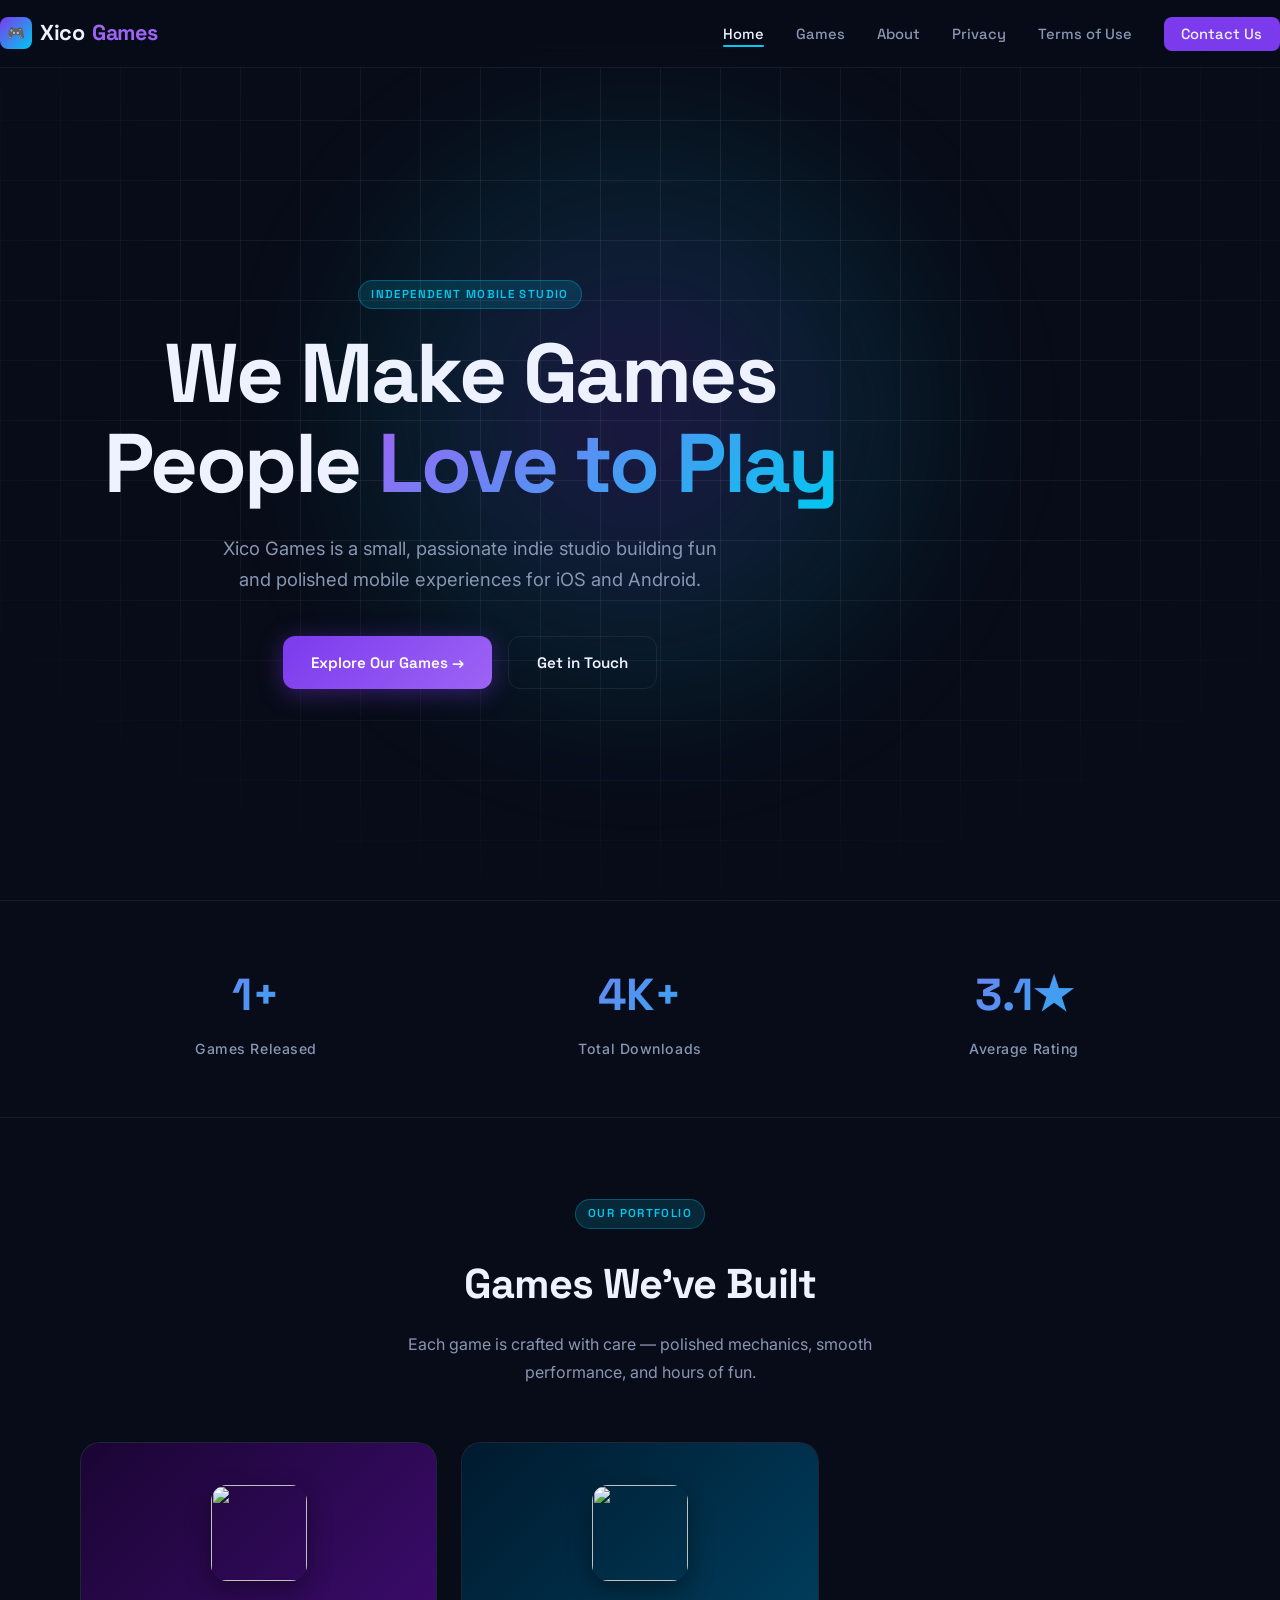
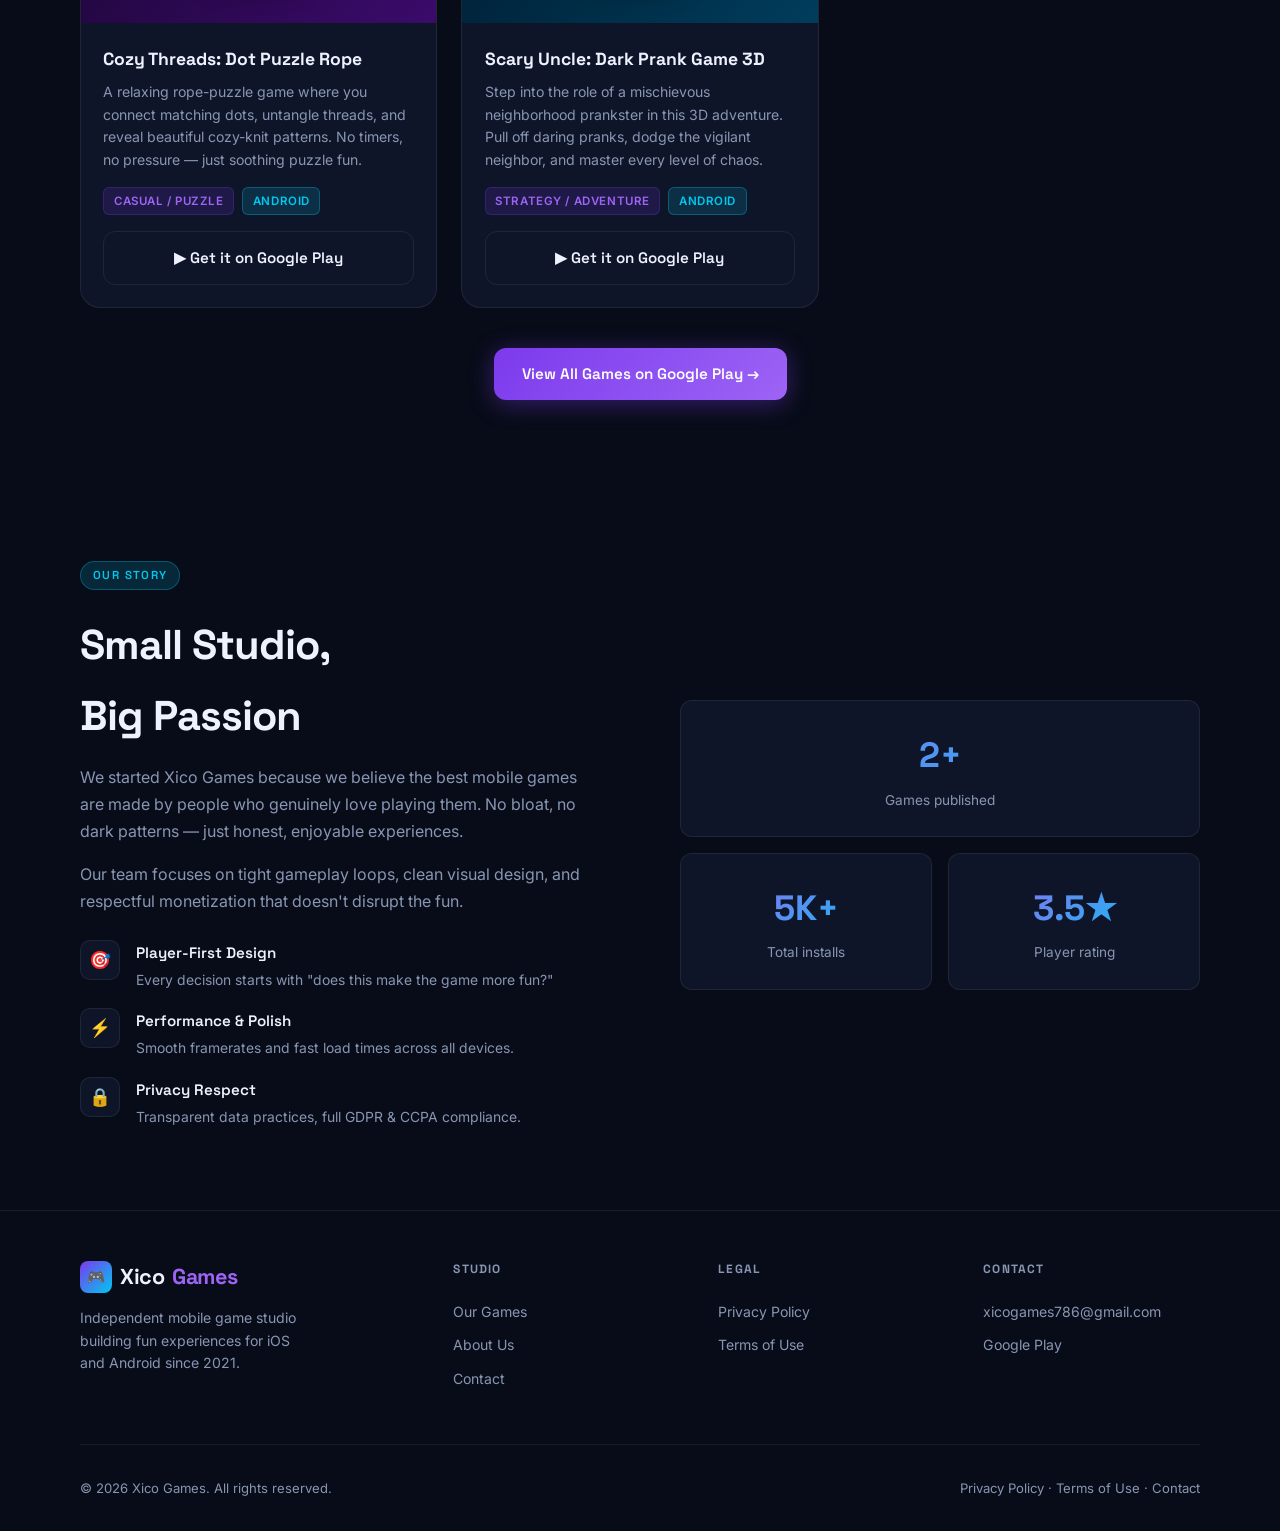
==== commit e369ca53: "Update index.html" ====
--- a/index.html
+++ b/index.html
@@ -251,7 +251,7 @@
           <h5>Legal</h5>
           <a href="privacy-policy.html">Privacy Policy</a>
           <a href="terms-of-use.html">Terms of Use</a>
-          <a href="app-ads.txt">app-ads.txt</a>
+          <!-- <a href="app-ads.txt">app-ads.txt</a> -->
         </div>
         <div class="footer-col">
           <h5>Contact</h5>
